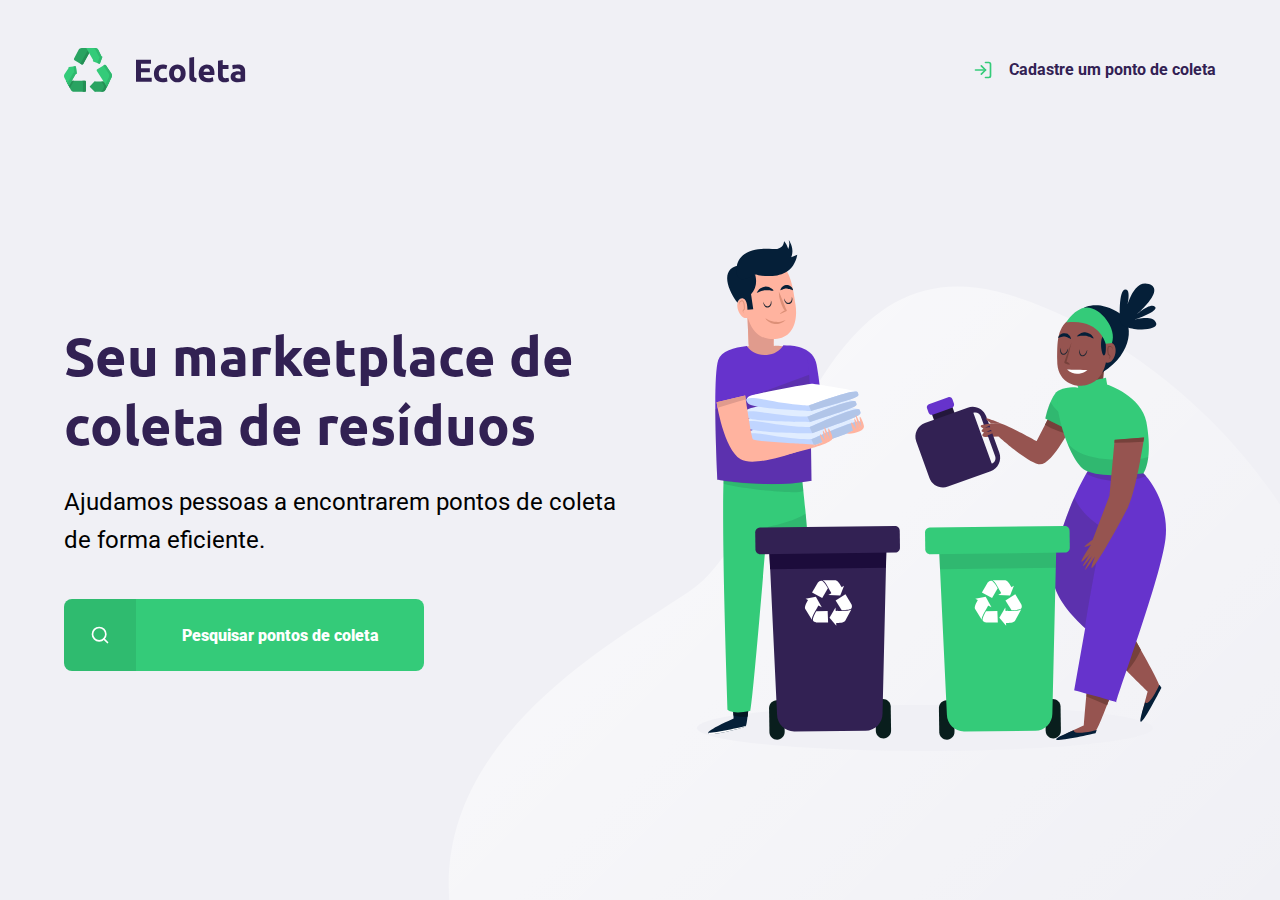
==== index.html @ e50a36ed "primeira aula next level" ====
<!DOCTYPE html>
<html lang="pt_br">
<head>
  <meta charset="UTF-8">
  <meta name="viewport" content="width=device-width, initial-scale=1.0">
  <title>Ecoleta</title>

  <link href="https://fonts.googleapis.com/css2?family=Roboto&family=Ubuntu:wght@700&display=swap" rel="stylesheet">
  <link rel="stylesheet" href="/styles/main.css">
</head>
<body>

  <div id="page-home">

    <div class="content">
      <header>
        <img src="/assets/logo.svg" alt="Logomarca">
        
        <a href="#">
          <span></span>
          Cadastre um ponto de coleta
        </a>
      </header>

      <main>
        <h1>Seu marketplace de  coleta de resíduos</h1>
      
        <p>Ajudamos pessoas a encontrarem pontos de coleta de forma eficiente.</p>
      
        <a href="#"><span></span><strong>Pesquisar pontos de coleta</strong></a>

      </main>
          
    </div>
  </div>

</body>
</html>
---- styles/main.css ----
:root {
  --title-color: #322153;
  --primary-color: #34cb79;
}
* {
  margin: 0;
  padding: 0;
}

html {
  font-family: 'Roboto', sans-serif;
}

body {
  background: #f0f0f5;
  -webkit-font-smoothing: antialiased;
}

a {
  text-decoration: none;

}
h1, h2, h3, h4, h5, h6 {
  font-family: 'Ubuntu', sans-serif;
  color: var(--title-color);
}



#page-home {
  height: 100vh;
  background: url('../assets/home-background.svg') no-repeat;
  background-position: 35vw bottom;
}


#page-home .content {
  width: 90%;
  max-width: 1100px;
  height: 100%;
  
  margin: 0 auto;
  display: flex;
  flex-direction: column;
}

#page-home header {
  margin-top: 48px;
  display: flex;
  align-items: center;
  justify-content: space-between;
}
#page-home header a {
  display: flex;

  color: var(--title-color);
  font-weight: 700;

}


#page-home header a span {
  margin-right: 16px;
  display: flex;

  background-image: url(../assets/log-in.svg);

  width: 20px;
  height: 20px;
}

#page-home main {
  max-width: 560px;
  flex: 1;
  display: flex;
  flex-direction: column;
  justify-content: center;

}

#page-home main h1 {
  font-size: 54px;

}

#page-home main p {
  font-size: 24px;
  line-height: 38px;
  margin-top: 24px;
}

#page-home main a{
  width: 100%;
  max-width: 360px;
  height: 72px;
  border-radius: 8px;
  display: flex;
  align-items: center;
  margin-top: 40px;
  background-color: var(--primary-color);
  transition: 400ms;
  font-weight: bold;
  color: white;

}

#page-home main a:hover {
  background-color: #2fb86e;
}

#page-home main a span {
  width: 72px;
  height: 72px;
  border-top-left-radius: 8px;
  border-bottom-left-radius: 8px;

  background-color: rgba(0, 0, 0, 0.08);
  display: flex;
  align-items: center;
  justify-content: center;
}

#page-home main a span::after {
  content: "";
  background-image: url('../assets/search.svg');
  width: 20px;
  height: 20px;
}

#page-home main a strong {
  flex: 1;
  color: white;
  text-align: center;
}


@media (max-width: 900px) {
  #page-home {
    background-position-x: 70vw;
  }
  #page-home .content {
    align-items: center;
    text-align: center;
  }
  #page-home header a {
    position: absolute;
    bottom: 48px;
    left: 50%;
    transform: translateX(-50%);
  }
  #page-home main {
    align-items: center;
  }
}

@media (min-width: 1200px) {

#page-home .content {
  width: 90%;
  max-width: 1400px;
  height: 100%;
  
  margin: 0 auto;
  display: flex;
  flex-direction: column;
}

}
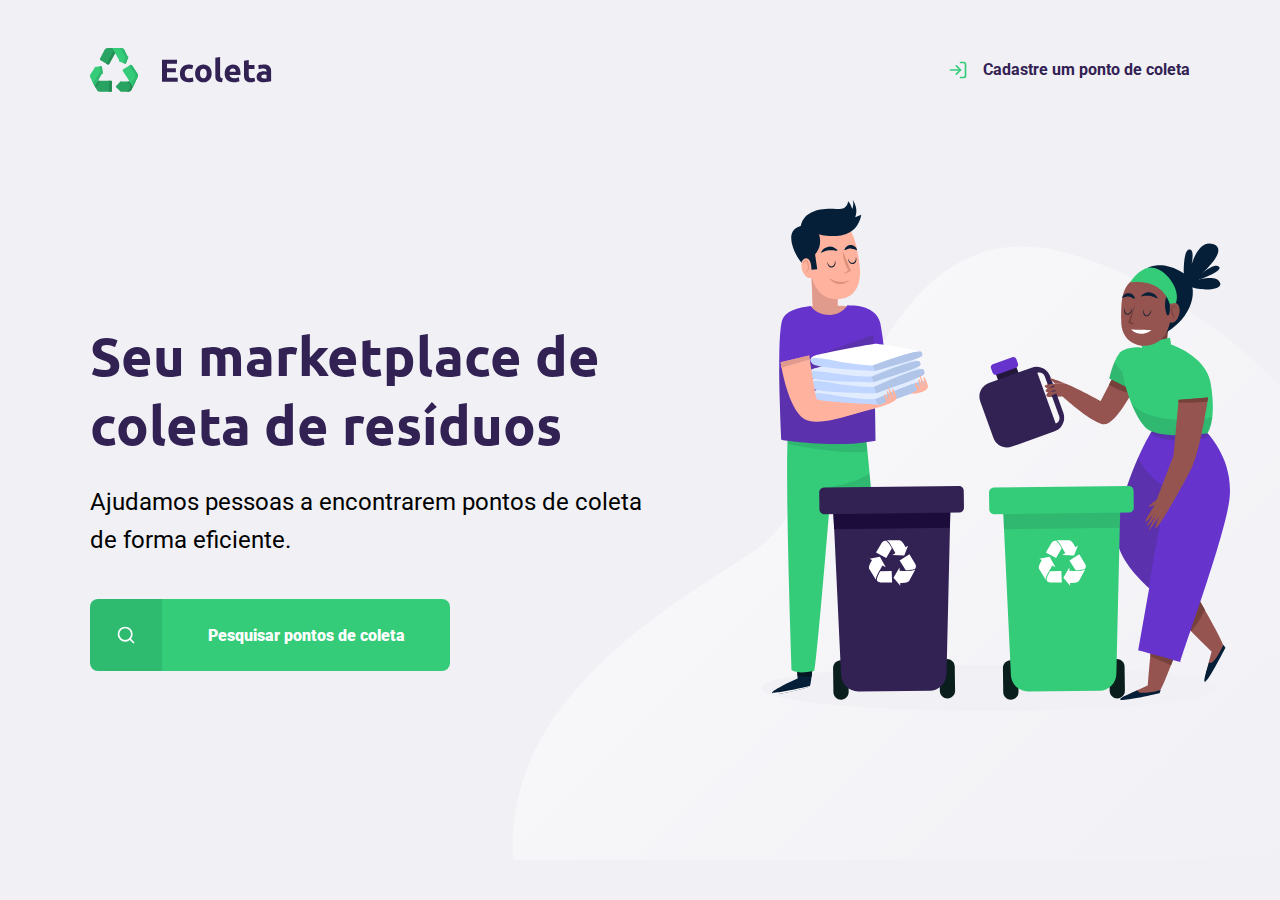
==== commit 43187a48: "aulas 2 e 3 next week" ====
--- a/index.html
+++ b/index.html
@@ -7,6 +7,9 @@
 
   <link href="https://fonts.googleapis.com/css2?family=Roboto&family=Ubuntu:wght@700&display=swap" rel="stylesheet">
   <link rel="stylesheet" href="/styles/main.css">
+  <link rel="stylesheet" href="/styles/home.css">
+  <link rel="stylesheet" href="/styles/modal.css">
+  <link rel="stylesheet" href="/styles/responsive.css">
 </head>
 <body>
 
@@ -16,7 +19,7 @@
       <header>
         <img src="/assets/logo.svg" alt="Logomarca">
         
-        <a href="#">
+        <a href="/create-point.html">
           <span></span>
           Cadastre um ponto de coleta
         </a>
@@ -34,5 +37,27 @@
     </div>
   </div>
 
+  <div id="modal" class="hide">
+    <div class="content">
+      <div class="header">
+        <h1>Pontos de Coleta</h1>
+        <a href="#">Fechar</a>
+      </div>
+      <form action="">
+        <label for="search">Cidade</label>
+        <div class="search field">
+          <input 
+          type="text"
+          name="search"
+          placeholder="Pesquise por cidade">
+          <button>
+            <img src="/assets/search.svg" alt="buscar">
+          </button>
+        </div>  
+      </form>
+    </div>
+  </div>
+
+<script src="/scripts/index.js"></script>
 </body>
 </html>--- a/styles/main.css
+++ b/styles/main.css
@@ -5,6 +5,8 @@
 * {
   margin: 0;
   padding: 0;
+  box-sizing: border-box;
+
 }
 
 html {
@@ -27,147 +29,4 @@
 
 
 
-#page-home {
-  height: 100vh;
-  background: url('../assets/home-background.svg') no-repeat;
-  background-position: 35vw bottom;
-}
 
-
-#page-home .content {
-  width: 90%;
-  max-width: 1100px;
-  height: 100%;
-  
-  margin: 0 auto;
-  display: flex;
-  flex-direction: column;
-}
-
-#page-home header {
-  margin-top: 48px;
-  display: flex;
-  align-items: center;
-  justify-content: space-between;
-}
-#page-home header a {
-  display: flex;
-
-  color: var(--title-color);
-  font-weight: 700;
-
-}
-
-
-#page-home header a span {
-  margin-right: 16px;
-  display: flex;
-
-  background-image: url(../assets/log-in.svg);
-
-  width: 20px;
-  height: 20px;
-}
-
-#page-home main {
-  max-width: 560px;
-  flex: 1;
-  display: flex;
-  flex-direction: column;
-  justify-content: center;
-
-}
-
-#page-home main h1 {
-  font-size: 54px;
-
-}
-
-#page-home main p {
-  font-size: 24px;
-  line-height: 38px;
-  margin-top: 24px;
-}
-
-#page-home main a{
-  width: 100%;
-  max-width: 360px;
-  height: 72px;
-  border-radius: 8px;
-  display: flex;
-  align-items: center;
-  margin-top: 40px;
-  background-color: var(--primary-color);
-  transition: 400ms;
-  font-weight: bold;
-  color: white;
-
-}
-
-#page-home main a:hover {
-  background-color: #2fb86e;
-}
-
-#page-home main a span {
-  width: 72px;
-  height: 72px;
-  border-top-left-radius: 8px;
-  border-bottom-left-radius: 8px;
-
-  background-color: rgba(0, 0, 0, 0.08);
-  display: flex;
-  align-items: center;
-  justify-content: center;
-}
-
-#page-home main a span::after {
-  content: "";
-  background-image: url('../assets/search.svg');
-  width: 20px;
-  height: 20px;
-}
-
-#page-home main a strong {
-  flex: 1;
-  color: white;
-  text-align: center;
-}
-
-
-@media (max-width: 900px) {
-  #page-home {
-    background-position-x: 70vw;
-  }
-  #page-home .content {
-    align-items: center;
-    text-align: center;
-  }
-  #page-home header a {
-    position: absolute;
-    bottom: 48px;
-    left: 50%;
-    transform: translateX(-50%);
-  }
-  #page-home main {
-    align-items: center;
-  }
-}
-
-@media (min-width: 1200px) {
-
-#page-home .content {
-  width: 90%;
-  max-width: 1400px;
-  height: 100%;
-  
-  margin: 0 auto;
-  display: flex;
-  flex-direction: column;
-}
-
-}
-
-
-
-
-
--- a/styles/home.css
+++ b/styles/home.css
@@ -0,0 +1,106 @@
+
+#page-home {
+  height: 100vh;
+  background: url('../assets/home-background.svg') no-repeat;
+  background-position: 40vw 200px;
+}
+
+
+#page-home .content {
+  width: 90%;
+  max-width: 1100px;
+  height: 100%;
+  
+  margin: 0 auto;
+  display: flex;
+  flex-direction: column;
+}
+
+#page-home header {
+  margin-top: 48px;
+  display: flex;
+  align-items: center;
+  justify-content: space-between;
+}
+#page-home header a {
+  display: flex;
+  justify-content: right;
+  color: var(--title-color);
+  font-weight: 700;
+
+}
+
+
+#page-home header a span {
+  margin-right: 15px;
+  display: flex;
+
+  background-image: url(../assets/log-in.svg);
+
+  width: 20px;
+  height: 20px;
+}
+
+#page-home main {
+  max-width: 560px;
+  flex: 1;
+  display: flex;
+  flex-direction: column;
+  justify-content: center;
+
+}
+
+#page-home main h1 {
+  font-size: 54px;
+
+}
+
+#page-home main p {
+  font-size: 24px;
+  line-height: 38px;
+  margin-top: 24px;
+}
+
+#page-home main a{
+  width: 100%;
+  max-width: 360px;
+  height: 72px;
+  border-radius: 8px;
+  display: flex;
+  align-items: center;
+  margin-top: 40px;
+  background-color: var(--primary-color);
+  transition: 400ms;
+  font-weight: bold;
+  color: white;
+
+}
+
+#page-home main a:hover {
+  background-color: #2fb86e;
+}
+
+#page-home main a span {
+  width: 72px;
+  height: 72px;
+  border-top-left-radius: 8px;
+  border-bottom-left-radius: 8px;
+
+  background-color: rgba(0, 0, 0, 0.08);
+  display: flex;
+  align-items: center;
+  justify-content: center;
+}
+
+#page-home main a span::after {
+  content: "";
+  background-image: url('../assets/search.svg');
+  width: 20px;
+  height: 20px;
+}
+
+#page-home main a strong {
+  flex: 1;
+  color: white;
+  text-align: center;
+}
--- a/styles/modal.css
+++ b/styles/modal.css
@@ -0,0 +1,76 @@
+#modal {
+  background-color: #0E0A14ef;
+  height: 100vh;
+  width: 100vw;
+  position: fixed;
+  top: 0;
+  display: flex;
+  justify-content: center;
+  align-items: center;
+  transition: 400ms;
+}
+
+#modal.hide {
+  display: none;
+}
+
+#modal .content {
+  color: white;
+  width: 420px;
+}
+
+#modal .header {
+  display: flex;
+  align-items: center;
+  justify-content: space-between;
+  margin-bottom: 48px;
+}
+
+#modal .header a {
+  background-image: url("../assets/x.svg");
+  width: 20px;
+  height: 20px;
+  display: flex;
+  font-size: 0.01px;
+}
+
+#modal .header h1 {
+  color: white;
+  font-size: 36px;
+  line-height: 42px;
+}
+
+#modal form label {
+  font-size: 14px;
+  line-height: 16px;
+  display: block;
+  margin-bottom: 8px;
+}
+
+#modal form .field {
+  display: flex;
+}
+
+#modal form input, form select {
+  flex: 1;
+  background-color: #f0f0f5;
+  border-radius: 8px 0 0 8px;
+  border: 0px;
+  padding: 16px 24px;
+  font-size: 16px;
+  color: #6c6c80;
+  outline-color: #34cb79;
+
+}
+
+#modal form button {
+  width: 72px;
+  height: 72px;
+  background-color: var(--primary-color);
+  border: 0;
+  border-radius: 0 8px 8px 0;
+}
+
+#modal form button:hover {
+  background-color: #2fb85e;
+}
--- a/styles/responsive.css
+++ b/styles/responsive.css
@@ -0,0 +1,47 @@
+
+@media (max-width: 900px) {
+  #page-home {
+    background-position-x: 70vw;
+  }
+  #page-home .content {
+    align-items: center;
+    text-align: center;
+  }
+  #page-home header a {
+    position: absolute;
+    bottom: 30px;
+    left: 50%;
+    transform: translateX(-50%);
+  }
+
+  #page-home header a span {
+    margin-right: 3px;
+  }
+
+  #page-home main {
+    align-items: center;
+  }
+  #page-home main h1 {
+    font-size: 30px;
+  
+  }
+  #page-home main p {
+    font-size: 18px;
+    line-height: 38px;
+    margin-top: 24px;
+  }
+}
+
+@media (min-width: 1700px) {
+
+  #page-home {
+    background-position-x: 40vw;
+  }
+
+}
+
+@media (max-height: 760px) {
+  #page-home {
+    background-position-y: 200px;
+  }
+}
